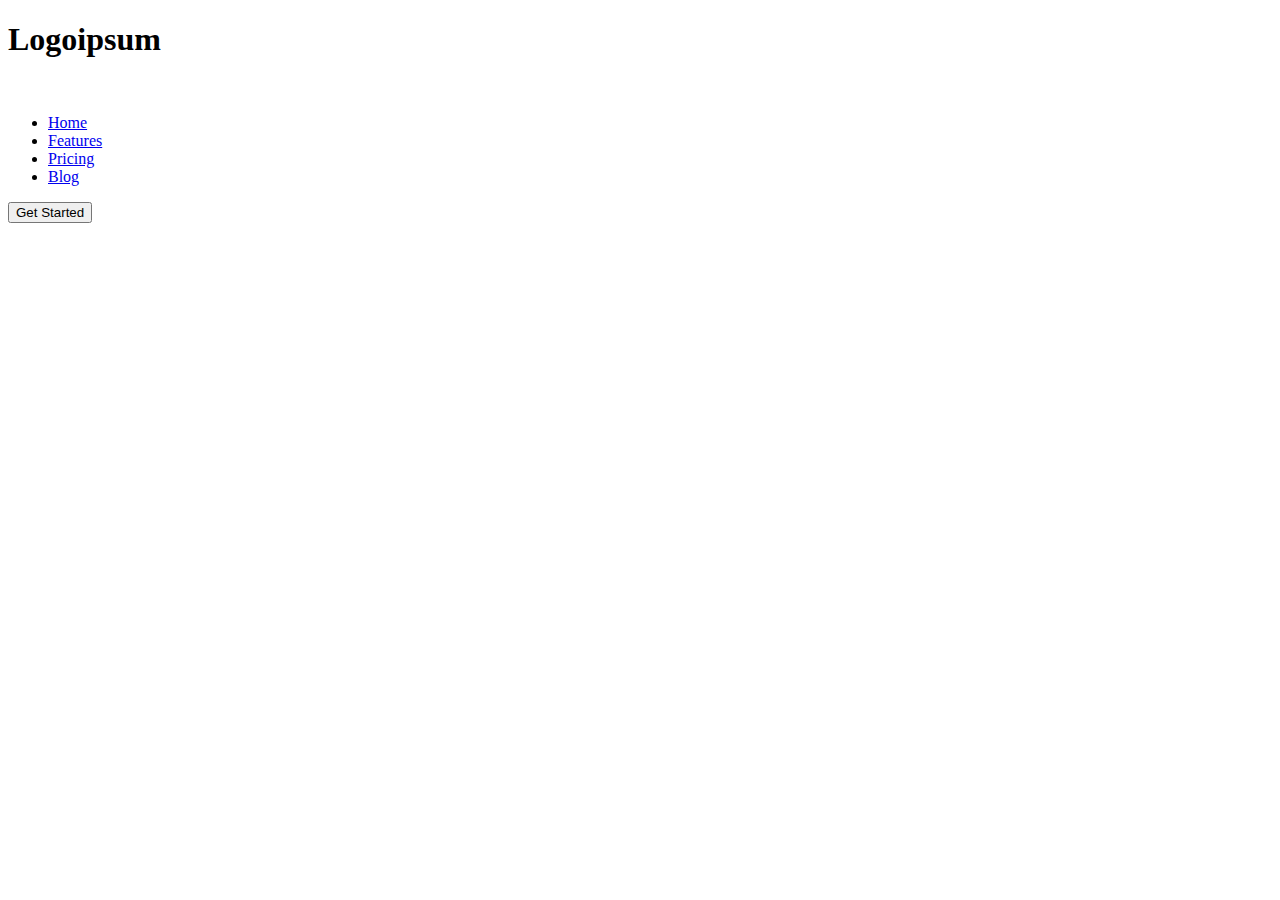
==== projects/project-1/main.html @ d9879d57 "Add files via upload" ====
<!DOCTYPE html>
<html lang="en">
<head>
	<meta charset="UTF-8">
	<meta name="viewport" content="width=device-width, initial-scale=1.0">
	<title>Document</title>
	<link rel="stylesheet" href="main.css">
</head>
<body>
	<header>
		<div class="container">
			<div class="header">
				<div class="logo">
					<h1 class="hidden">Logoipsum</h1>
					<img src="images/Logo-Color.svg" alt="">
				</div>
				<ul class="nav-main">
					<li><a href="#">Home</a></li>
					<li><a href="#">Features</a></li>
					<li><a href="#">Pricing</a></li>
					<li><a href="#">Blog</a></li>
				</ul>
				<button>Get Started</button>
			</div>
		</div>
	</header>
</html>
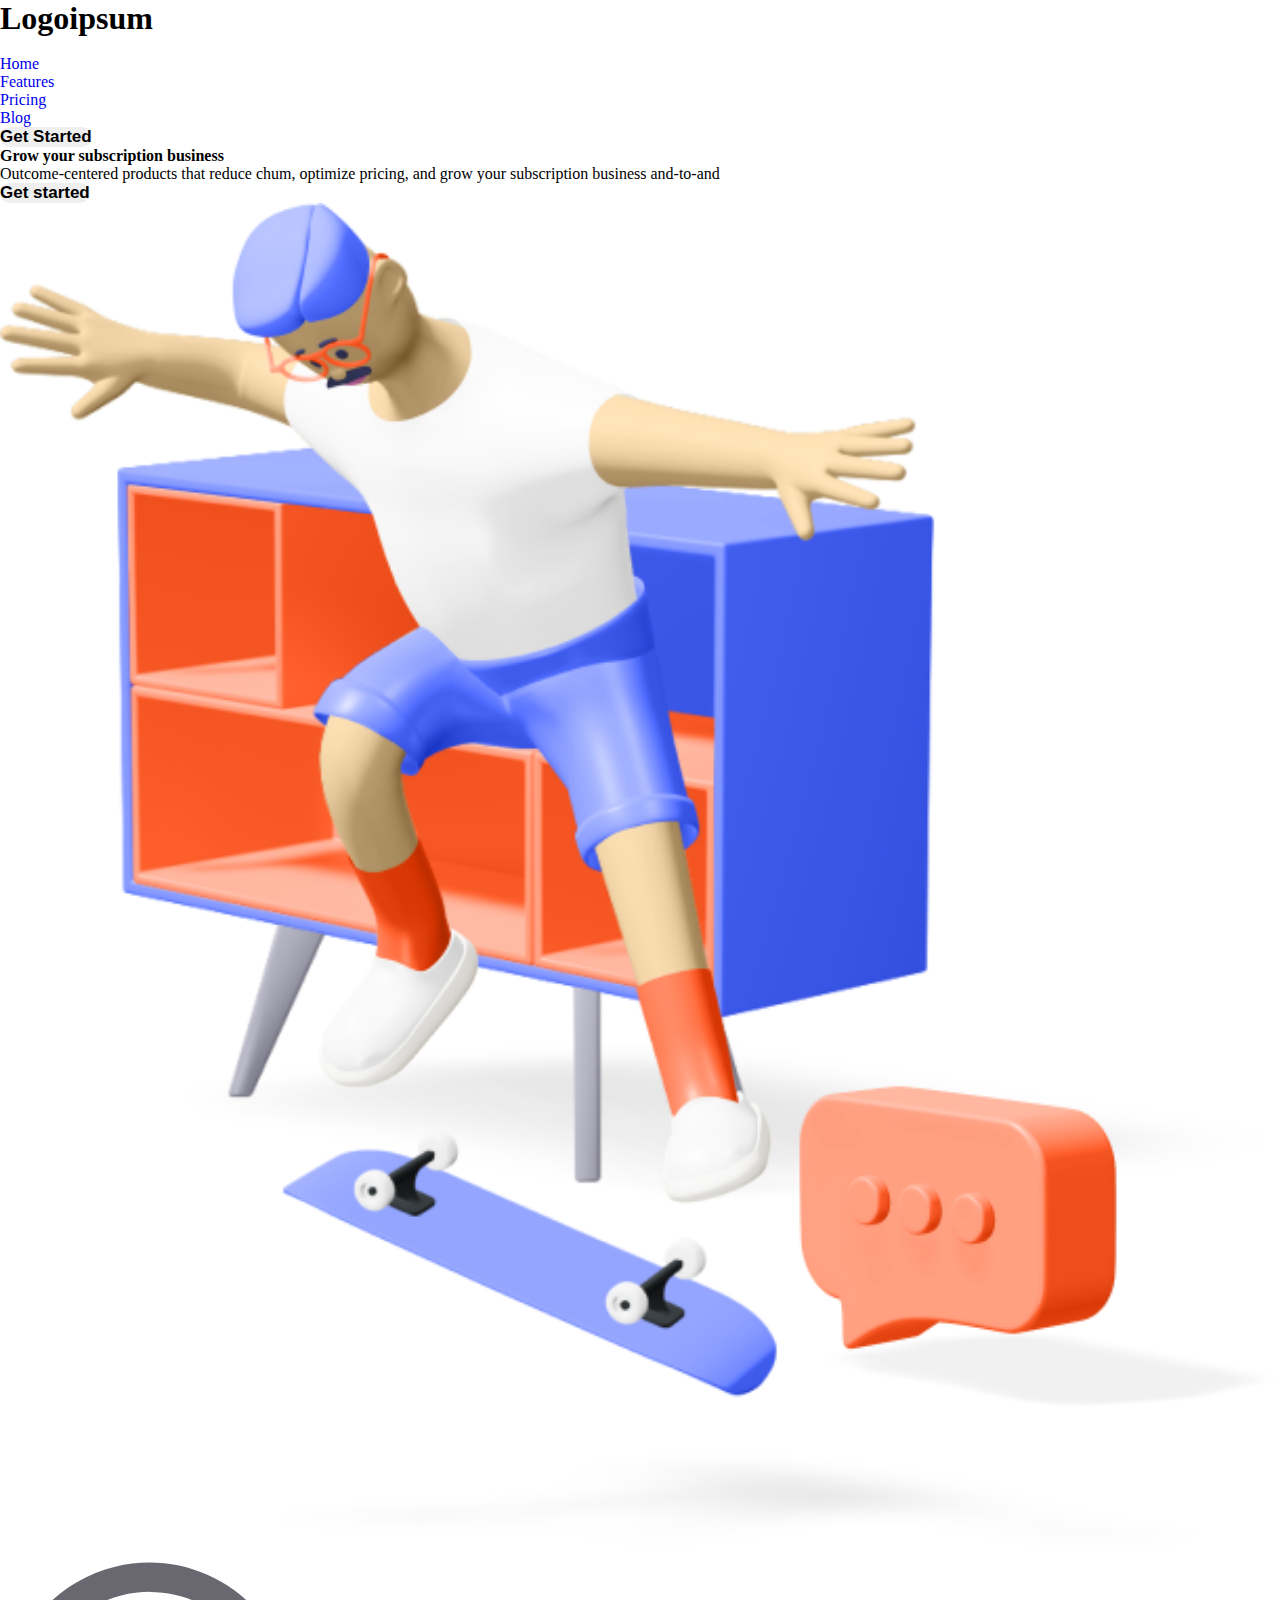
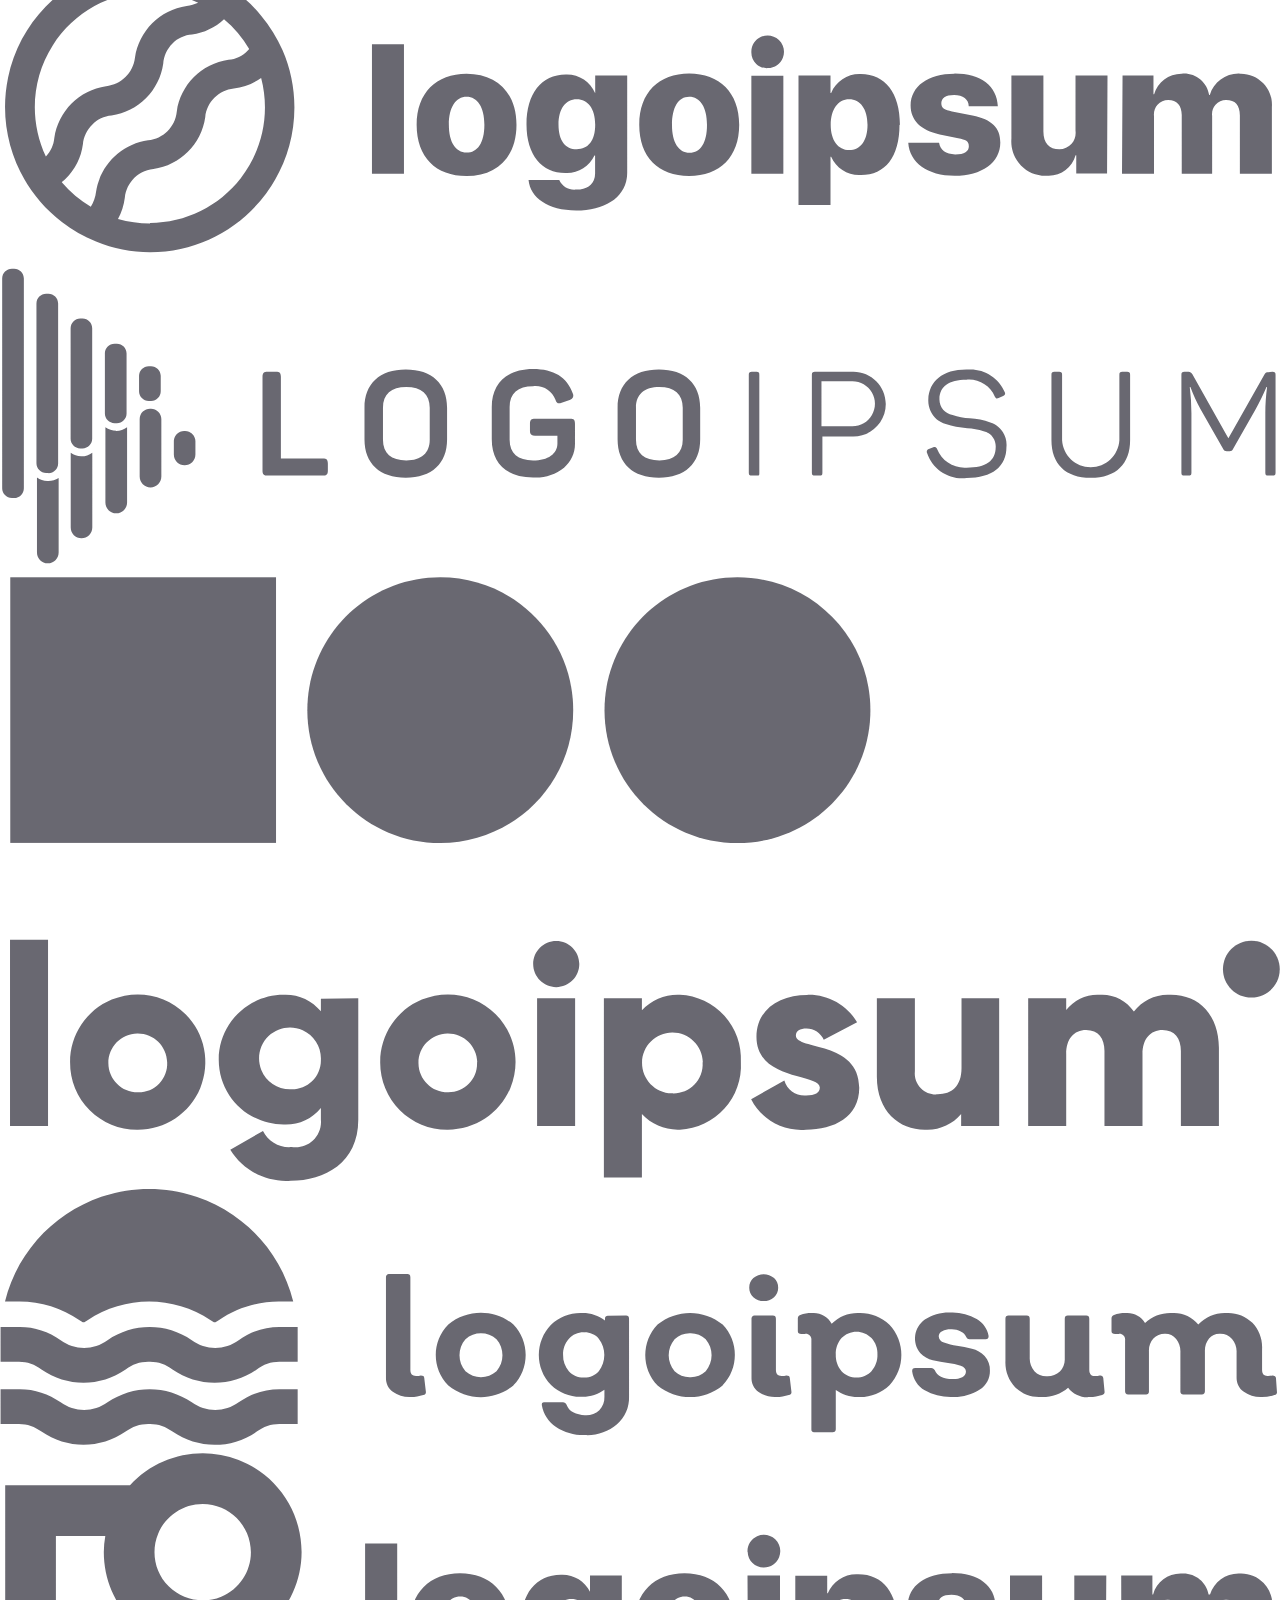
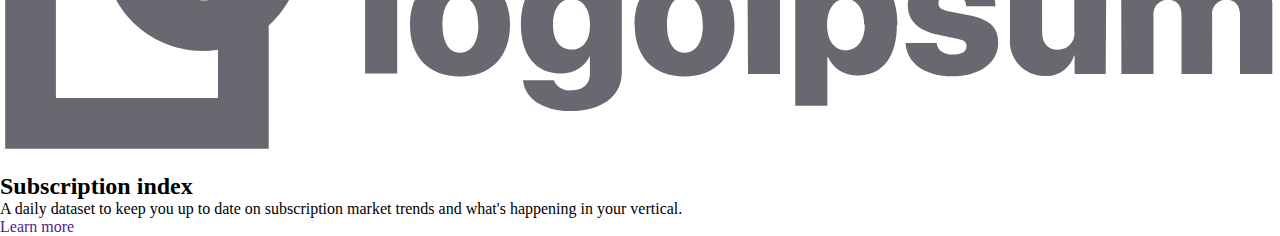
==== commit 9df71c1d: "Update main.html" ====
--- a/projects/project-1/main.html
+++ b/projects/project-1/main.html
@@ -7,7 +7,7 @@
 	<link rel="stylesheet" href="main.css">
 </head>
 <body>
-	<header>
+	<header id="header-main">
 		<div class="container">
 			<div class="header">
 				<div class="logo">
@@ -15,13 +15,59 @@
 					<img src="images/Logo-Color.svg" alt="">
 				</div>
 				<ul class="nav-main">
-					<li><a href="#">Home</a></li>
+					<li class="nav-main-item-checked"><a href="#">Home</a></li>
 					<li><a href="#">Features</a></li>
 					<li><a href="#">Pricing</a></li>
 					<li><a href="#">Blog</a></li>
 				</ul>
-				<button>Get Started</button>
+				<button class="header-btn">Get Started</button>
 			</div>
 		</div>
 	</header>
-</html>+	<main>
+		<div id="home-section">
+			<div class="container">
+				<div class="home">
+					<div class="home-left">
+						<b>Grow your subscription business</b>
+						<p>Outcome-centered products that reduce chum, optimize pricing, and grow your subscription business and-to-and</p>
+						<div class="home-nav">
+							<button>Get started</button>
+							<a href="#"></a>
+						</div>
+					</div>
+					<div class="home-right">
+						<img src="images/Hero-3D.png" alt="">
+					</div>
+				</div>
+				<div class="partners">
+					<ul>
+						<li><img src="images/company-1.svg" alt=""></li>
+						<li><img src="images/company-2.svg" alt=""></li>
+						<li><img src="images/company-3.svg" alt=""></li>
+						<li><img src="images/company-4.svg" alt=""></li>
+						<li><img src="images/company-5.svg" alt=""></li>
+					</ul>
+				</div>
+			</div>
+		</div>
+		<section id="subscription-section">
+			<div class="container">
+				<div class="subscription">
+					<div class="subscription-left">
+						<img src="images/subscription-left.png" alt="">
+					</div>
+					<div class="subscription-right">
+						<h2 class="section-header">Subscription index</h2>
+						<p class="section-text">
+							A daily dataset to keep you up to date on subscription market trends and what's happening in your vertical.
+						</p>
+						<a href="" class="section-link">
+							Learn more
+						</a>
+					</div>
+				</div>
+			</div>
+		</section>
+	</main>
+</html>
--- a/projects/project-1/main.css
+++ b/projects/project-1/main.css
@@ -0,0 +1,28 @@
+* {
+	margin: 0;
+	padding: 0;
+	box-sizing: border-box;
+}
+
+ul li {
+	margin: 0;
+	padding: 0;
+	list-style-type: none;
+}
+
+a {
+	font: inherit;
+	text-decoration: none;
+}
+img {
+	width: 100%;
+}
+
+
+button {
+	display: block;
+	border: none;
+	cursor: pointer;
+	font: 700 17px Arial, sans-serif;
+	border-radius: 10px;
+}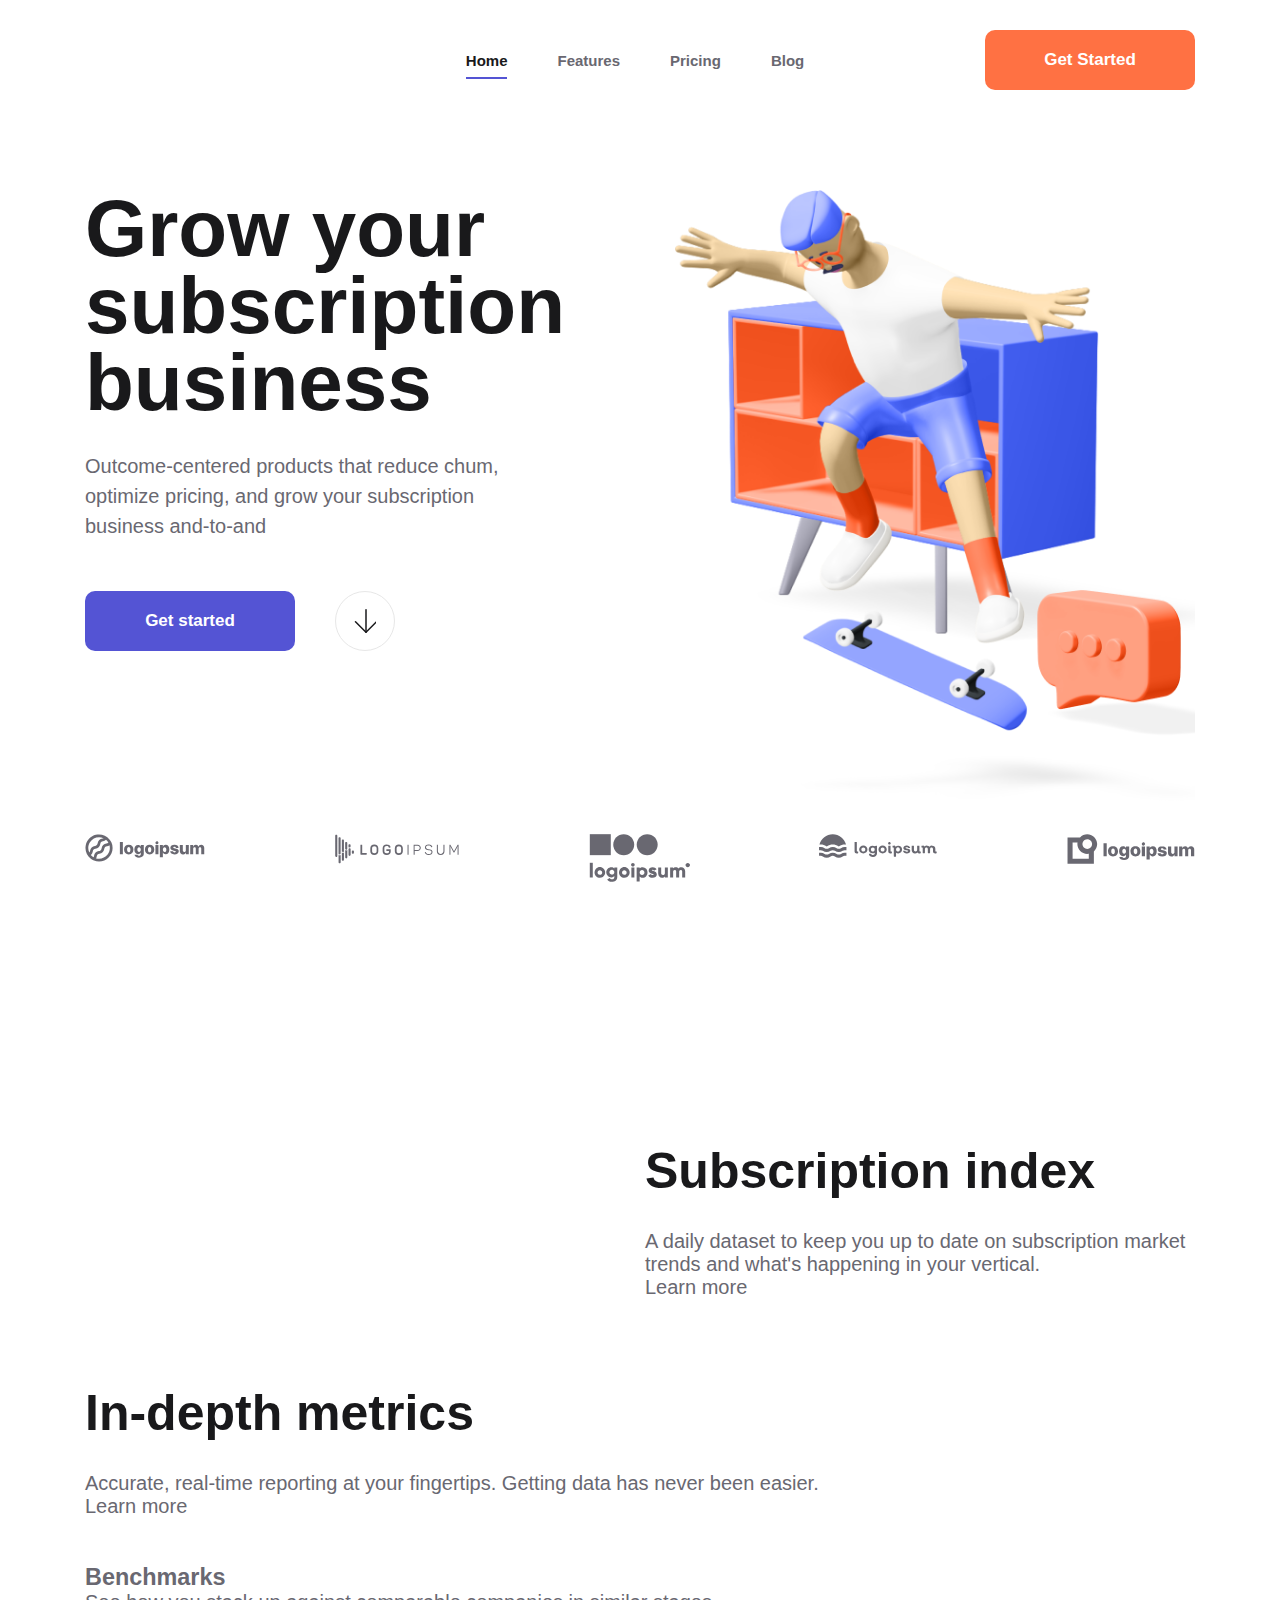
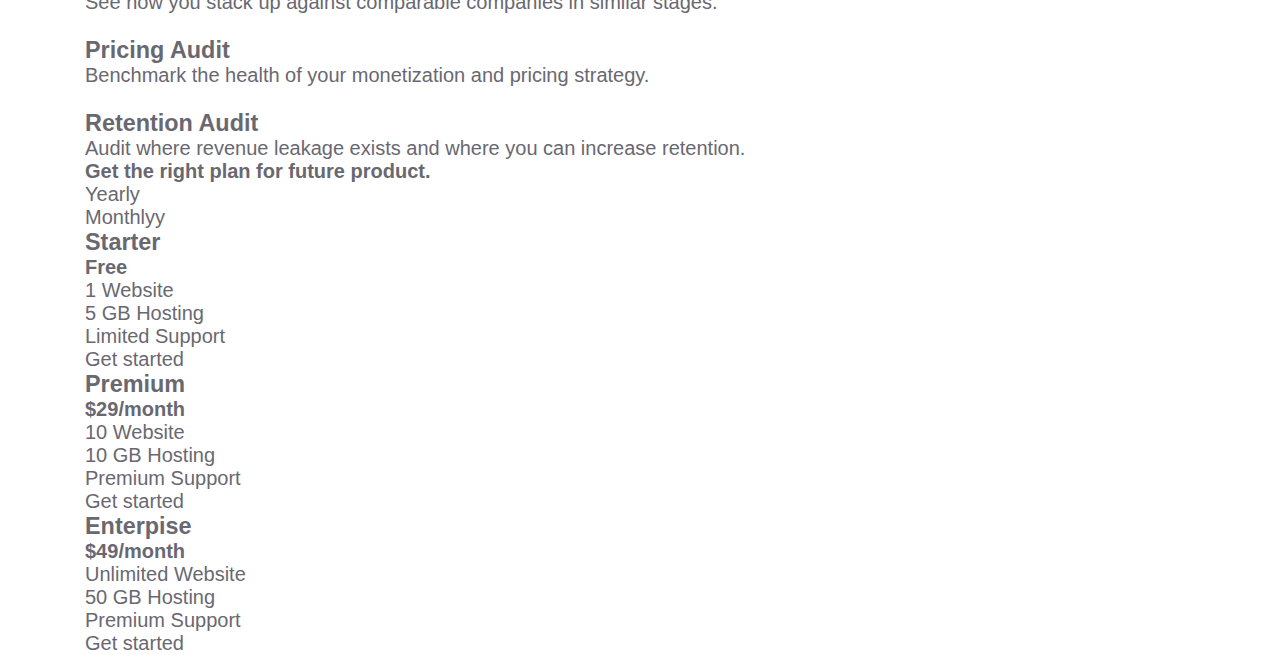
==== commit 883de20a: "Update main.html" ====
--- a/projects/project-1/main.html
+++ b/projects/project-1/main.html
@@ -69,5 +69,86 @@
 				</div>
 			</div>
 		</section>
+		<section id="metrics-section">
+			<div class="container">
+				<div class="metrics">
+					<div class="metrics-left">
+						<h2 class="section-header">In-depth metrics</h2>
+						<p class="section-text">Accurate, real-time reporting at your fingertips. Getting data has never been easier.</p>
+						<a href="" class="section-link">
+							Learn more
+						</a>
+					</div>
+					<div class="metrics-right">
+						<img src="images/metrics-right.png" alt="">
+					</div>
+				</div>
+				<div class="audit-wrap">
+					<div class="audit">
+						<img src="images/icon-1.svg" alt="">
+						<h3>Benchmarks</h3>
+						<p>See how you stack up against comparable companies in similar stages.</p>
+					</div>
+					<div class="audit">
+						<img src="images/icon-2.svg" alt="">
+						<h3>Pricing Audit</h3>
+						<p>Benchmark the health of your monetization and pricing strategy.</p>
+					</div>
+					<div class="audit">
+						<img src="images/icon-3.svg" alt="">
+						<h3>Retention Audit</h3>
+						<p>Audit where revenue leakage exists and where you can increase retention.</p>
+					</div>
+				</div>
+			</div>
+		</section>
+		<div id="products-section">
+			<div class="container">
+				<div class="product">
+					<div class="product-header">
+						<b>
+							Get the right plan for future product.
+						</b>
+						<ul class="product-tabs">
+							<li class="product-tabs-checked">Yearly</li>
+							<li>Monthlyy</li>
+						</ul>
+					</div>
+					<div class="plans-wrap">
+						<div class="plan">
+						    <h3>Starter</h3>
+						    <strong>Free</strong>
+						    <ul class="plan-description">
+							     <li>1 Website</li>
+							     <li>5 GB Hosting</li>
+							     <li>Limited Support</li>
+						    </ul>
+						    <a href="">Get started</a>
+						</div>
+						<div class="plan plan-recomend">
+						    <h3>Premium</h3>
+						    <strong>$29<span>/month</span></strong>
+						    <ul class="plan-description">
+							     <li>10 Website</li>
+							     <li>10 GB Hosting</li>
+							     <li>Premium Support</li>
+						    </ul>
+						    <a href="">Get started</a>
+						</div>
+						<div class="plan">
+						    <h3>Enterpise</h3>
+						    <strong>$49<span>/month</span></strong>
+						    <ul class="plan-description">
+							     <li>Unlimited Website</li>
+							     <li>50 GB Hosting</li>
+							     <li>Premium Support</li>
+						    </ul>
+						    <a href="">Get started</a>
+						</div>
+					</div>
+
+				</div>
+			</div>
+		</div>
 	</main>
 </html>
--- a/projects/project-1/main.css
+++ b/projects/project-1/main.css
@@ -11,6 +11,7 @@
 }
 
 a {
+	color: inherit;
 	font: inherit;
 	text-decoration: none;
 }
@@ -21,8 +22,201 @@
 
 button {
 	display: block;
+	width: 210px;
+	padding: 20px 0;
 	border: none;
 	cursor: pointer;
 	font: 700 17px Arial, sans-serif;
 	border-radius: 10px;
-}+	color: #fff;
+	transition: .4s;
+}
+
+body {
+	color: #696871;
+	padding: 0 5px;
+	font: 400 20px Arial, sans-serif;
+}
+
+.hidden {
+	display: none;
+}
+
+.container {
+	max-width: 1110px;
+	margin: 0 auto;
+}
+
+#header-main {
+	padding: 30px 0 100px;
+}
+
+.header {
+	display: flex;
+	justify-content: space-between;
+	align-items: center;
+}
+
+.logo {
+	width: 200px;
+}
+
+.nav-main {
+	display: flex;
+	justify-content: space-between;
+}
+
+.nav-main>li {
+	position: relative;
+	margin-right: 50px;
+	font-size: 15px;
+	font-weight: 700;
+	color: #696871;
+	transition: .4s;
+}
+
+.nav-main-item-checked>a,
+.nav-main>li:hover {
+	color: #19191b;
+}
+
+.nav-main-item-checked::after,
+.nav-main>li:hover::after {
+	position: absolute;
+	content: '';
+	bottom: -10px;
+	left: 0;
+	width: 100%;
+	height: 2px;
+	background-color: #5454d4;
+}
+
+.nav-main>li:last-child {
+	margin-right: 0;
+}
+
+.header-btn {
+	background-color: #ff7143;
+	transition: .4s;
+}
+
+.header-btn:hover {
+	background-color: #ee5423;
+}
+
+                /*Home*/
+
+#home-section {
+	padding-bottom: 160px;
+}
+
+.home {
+	display: flex;
+	justify-content: space-between;
+	flex-wrap: wrap;
+}
+
+.home-left {
+	width: 460px;
+}
+
+.home-left>b {
+	display: block;
+	margin-bottom: 30px;
+	color: #19191b;
+	font-weight: 700;
+	font-size: 80px;
+	line-height: 77px;
+	
+}
+
+.home-left>p {
+	font-size: 20px;
+	font-weight: 400;
+	line-height: 30px;
+	margin-bottom: 50px;
+}
+.home-right {
+	position: relative;
+	overflow-x: hidden;
+	width: 580px;
+	height: 644px;
+}
+
+.home-right>img {
+	position: absolute;
+	left: 60px;
+}
+
+.partners>ul {
+	display: flex;
+	justify-content: space-between;
+}
+
+.home-nav {
+	display: flex;
+}
+
+.home-nav>button {
+	margin-right: 40px;
+	width: 210px;
+	background-color: #5454d4;
+
+}
+
+.home-nav>button:hover {
+	background-color: #2828e8;
+}
+
+.home-nav>a {
+	position: relative;
+	display: block;
+	width: 60px;
+	height: 60px;
+	border-radius: 50%;
+	background-color: #fff;
+	border: 1px solid #e7e7e7;
+	transition: .4s;
+}
+
+.home-nav>a:hover {
+	box-shadow: 0 0 2px 0 rgba(0,0,0,0.3);
+}
+
+.home-nav>a::after {
+	position: absolute;
+	content: '';
+	top: 50%;
+	left: 50%;
+	width: 22px;
+	height: 24px;
+	background: url(images/arrow.svg) no-repeat;
+	transform: translate(-50%, -50%);
+}
+
+/*Subsription*/
+
+#subscription-section {
+	padding-bottom: 85px;
+}
+
+.subscription {
+	display: flex;
+	justify-content: space-between;
+}
+
+.subscription-left {
+	width: 350px;
+}
+
+.subscription-right {
+	width: 550px;
+	padding-top: 95px;
+}
+
+.section-header {
+	margin-bottom: 30px;
+	color: #19191b;
+	font-size: 50px;
+	font-weight: 700;
+}
